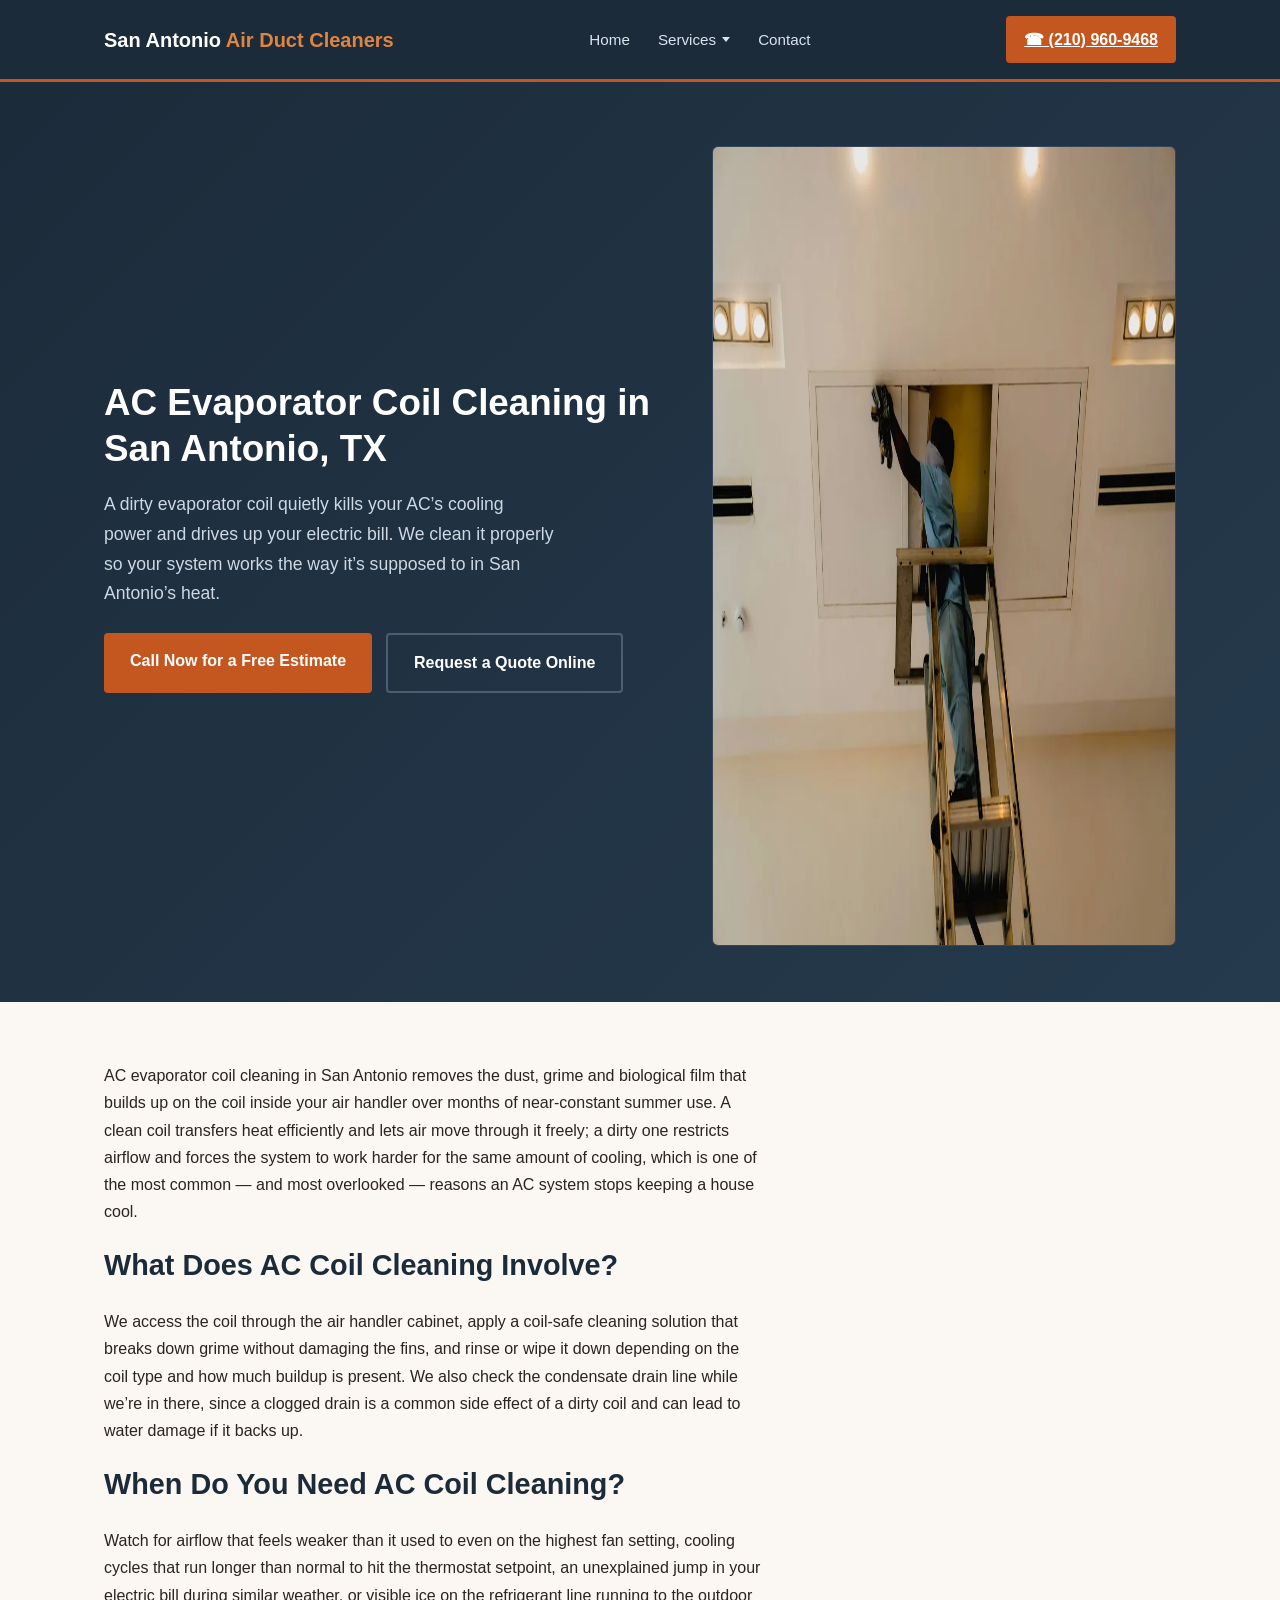
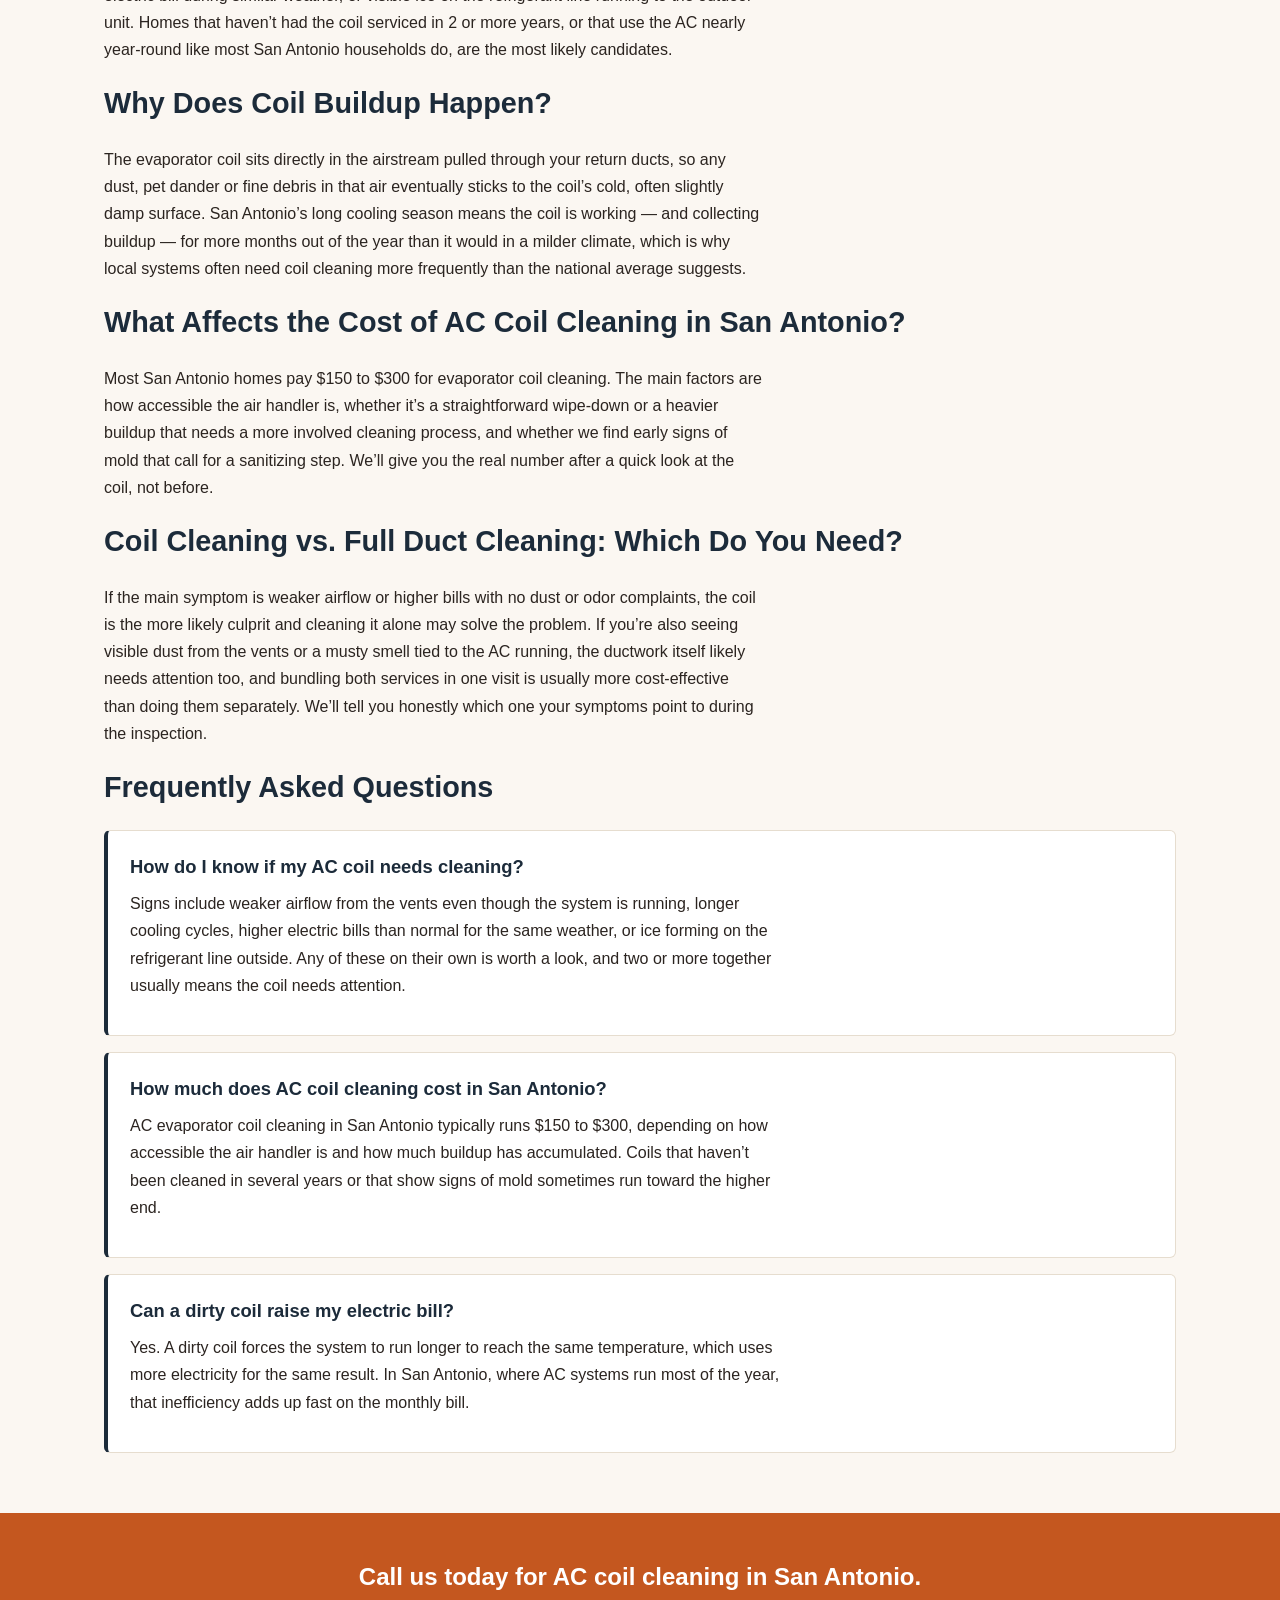
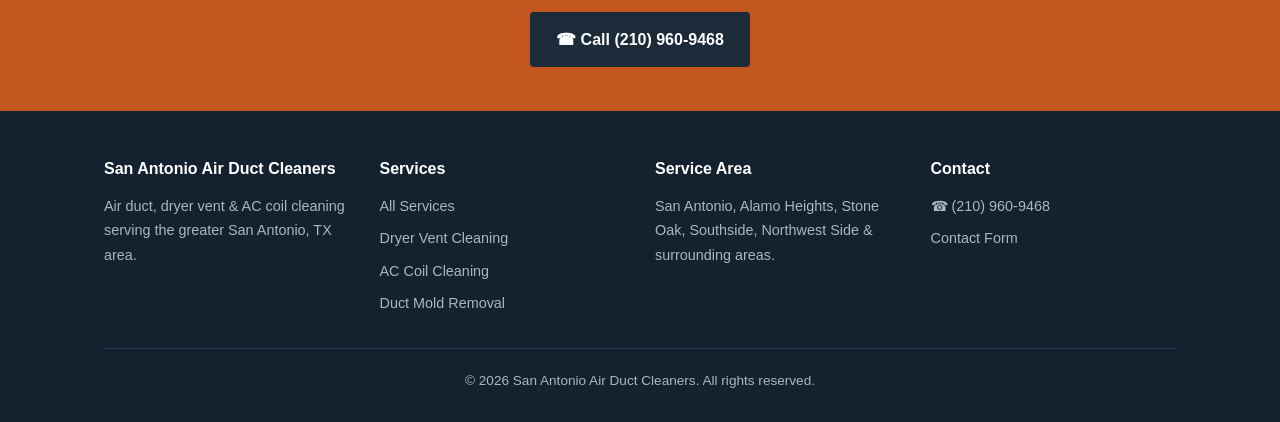
==== ac-coil-cleaning-san-antonio.html @ c0a28473 "Initial site build" ====
<!DOCTYPE html>
<html lang="en">
<head>
<meta charset="UTF-8">
<meta name="viewport" content="width=device-width, initial-scale=1.0">
<title>AC Coil Cleaning San Antonio, TX | Air Duct Cleaners</title>
<meta name="description" content="AC evaporator coil cleaning in San Antonio, TX restores airflow and cooling power. Call (210) 960-9468 for a free estimate.">
<link rel="canonical" href="https://sanantonioairductcleaners.com/ac-coil-cleaning-san-antonio.html">
<link rel="stylesheet" href="styles.css">
<script type="application/ld+json">
{
  "@context": "https://schema.org",
  "@type": "LocalBusiness",
  "name": "San Antonio Air Duct Cleaners",
  "telephone": "+12109609468",
  "address": {
    "@type": "PostalAddress",
    "addressLocality": "San Antonio",
    "addressRegion": "TX",
    "addressCountry": "US"
  },
  "areaServed": "San Antonio, TX",
  "description": "AC evaporator coil cleaning in San Antonio, TX",
  "openingHours": "Mo-Fr 08:00-18:00"
}
</script>
<script type="application/ld+json">
{
  "@context": "https://schema.org",
  "@type": "FAQPage",
  "mainEntity": [
    {
      "@type": "Question",
      "name": "How do I know if my AC coil needs cleaning?",
      "acceptedAnswer": { "@type": "Answer", "text": "Signs include weaker airflow from the vents even though the system is running, longer cooling cycles, higher electric bills than normal for the same weather, or ice forming on the refrigerant line outside. Any of these on their own is worth a look, and two or more together usually means the coil needs attention." }
    },
    {
      "@type": "Question",
      "name": "How much does AC coil cleaning cost in San Antonio?",
      "acceptedAnswer": { "@type": "Answer", "text": "AC evaporator coil cleaning in San Antonio typically runs $150 to $300, depending on how accessible the air handler is and how much buildup has accumulated. Coils that haven&rsquo;t been cleaned in several years or that show signs of mold sometimes run toward the higher end." }
    },
    {
      "@type": "Question",
      "name": "Can a dirty coil raise my electric bill?",
      "acceptedAnswer": { "@type": "Answer", "text": "Yes. A dirty coil forces the system to run longer to reach the same temperature, which uses more electricity for the same result. In San Antonio, where AC systems run most of the year, that inefficiency adds up fast on the monthly bill." }
    }
  ]
}
</script>
</head>
<body>

<header class="site-header">
  <div class="nav-row">
    <a href="/" class="brand">San Antonio <span>Air Duct Cleaners</span></a>
    <ul class="nav-links">
      <li><a href="/">Home</a></li>
      <li class="has-dropdown">
        <a href="services.html">Services</a>
        <div class="dropdown-menu">
          <ul class="dropdown-menu-list">
            <li><a href="dryer-vent-cleaning-san-antonio.html">Dryer Vent Cleaning</a></li>
            <li><a href="ac-coil-cleaning-san-antonio.html">AC Evaporator Coil Cleaning</a></li>
            <li><a href="duct-mold-removal-san-antonio.html">Duct Mold Removal &amp; Sanitizing</a></li>
          </ul>
        </div>
      </li>
      <li><a href="contact.html">Contact</a></li>
    </ul>
    <a href="tel:+12109609468" class="nav-phone">&#9742; (210) 960-9468</a>
  </div>
</header>

<section class="hero">
  <div class="wrap hero-grid">
    <div>
      <h1>AC Evaporator Coil Cleaning in San Antonio, TX</h1>
      <p class="lead">A dirty evaporator coil quietly kills your AC&rsquo;s cooling power and drives up your electric bill. We clean it properly so your system works the way it&rsquo;s supposed to in San Antonio&rsquo;s heat.</p>
      <div class="hero-cta-row">
        <a href="tel:+12109609468" class="btn btn-primary">Call Now for a Free Estimate</a>
        <a href="contact.html" class="btn btn-secondary">Request a Quote Online</a>
      </div>
    </div>
    <div class="hero-image">
      <img src="images/duct-inspection-technician-san-antonio.webp" alt="AC coil cleaning in San Antonio" width="1200" height="800">
    </div>
  </div>
</section>

<section class="page-section">
  <div class="wrap">
    <p>AC evaporator coil cleaning in San Antonio removes the dust, grime and biological film that builds up on the coil inside your air handler over months of near-constant summer use. A clean coil transfers heat efficiently and lets air move through it freely; a dirty one restricts airflow and forces the system to work harder for the same amount of cooling, which is one of the most common &mdash; and most overlooked &mdash; reasons an AC system stops keeping a house cool.</p>

    <h2>What Does AC Coil Cleaning Involve?</h2>
    <p>We access the coil through the air handler cabinet, apply a coil-safe cleaning solution that breaks down grime without damaging the fins, and rinse or wipe it down depending on the coil type and how much buildup is present. We also check the condensate drain line while we&rsquo;re in there, since a clogged drain is a common side effect of a dirty coil and can lead to water damage if it backs up.</p>

    <h2>When Do You Need AC Coil Cleaning?</h2>
    <p>Watch for airflow that feels weaker than it used to even on the highest fan setting, cooling cycles that run longer than normal to hit the thermostat setpoint, an unexplained jump in your electric bill during similar weather, or visible ice on the refrigerant line running to the outdoor unit. Homes that haven&rsquo;t had the coil serviced in 2 or more years, or that use the AC nearly year-round like most San Antonio households do, are the most likely candidates.</p>

    <h2>Why Does Coil Buildup Happen?</h2>
    <p>The evaporator coil sits directly in the airstream pulled through your return ducts, so any dust, pet dander or fine debris in that air eventually sticks to the coil&rsquo;s cold, often slightly damp surface. San Antonio&rsquo;s long cooling season means the coil is working &mdash; and collecting buildup &mdash; for more months out of the year than it would in a milder climate, which is why local systems often need coil cleaning more frequently than the national average suggests.</p>

    <h2>What Affects the Cost of AC Coil Cleaning in San Antonio?</h2>
    <p>Most San Antonio homes pay $150 to $300 for evaporator coil cleaning. The main factors are how accessible the air handler is, whether it&rsquo;s a straightforward wipe-down or a heavier buildup that needs a more involved cleaning process, and whether we find early signs of mold that call for a sanitizing step. We&rsquo;ll give you the real number after a quick look at the coil, not before.</p>

    <h2>Coil Cleaning vs. Full Duct Cleaning: Which Do You Need?</h2>
    <p>If the main symptom is weaker airflow or higher bills with no dust or odor complaints, the coil is the more likely culprit and cleaning it alone may solve the problem. If you&rsquo;re also seeing visible dust from the vents or a musty smell tied to the AC running, the ductwork itself likely needs attention too, and bundling both services in one visit is usually more cost-effective than doing them separately. We&rsquo;ll tell you honestly which one your symptoms point to during the inspection.</p>

    <h2>Frequently Asked Questions</h2>
    <div class="faq-grid">
      <div class="faq-card">
        <h3>How do I know if my AC coil needs cleaning?</h3>
        <p>Signs include weaker airflow from the vents even though the system is running, longer cooling cycles, higher electric bills than normal for the same weather, or ice forming on the refrigerant line outside. Any of these on their own is worth a look, and two or more together usually means the coil needs attention.</p>
      </div>
      <div class="faq-card">
        <h3>How much does AC coil cleaning cost in San Antonio?</h3>
        <p>AC evaporator coil cleaning in San Antonio typically runs $150 to $300, depending on how accessible the air handler is and how much buildup has accumulated. Coils that haven&rsquo;t been cleaned in several years or that show signs of mold sometimes run toward the higher end.</p>
      </div>
      <div class="faq-card">
        <h3>Can a dirty coil raise my electric bill?</h3>
        <p>Yes. A dirty coil forces the system to run longer to reach the same temperature, which uses more electricity for the same result. In San Antonio, where AC systems run most of the year, that inefficiency adds up fast on the monthly bill.</p>
      </div>
    </div>
  </div>
</section>

<section class="cta-band">
  <div class="wrap">
    <h2>Call us today for AC coil cleaning in San Antonio.</h2>
    <a href="tel:+12109609468" class="btn btn-primary">&#9742; Call (210) 960-9468</a>
  </div>
</section>

<footer class="site-footer">
  <div class="wrap">
    <div class="footer-grid">
      <div>
        <h4>San Antonio Air Duct Cleaners</h4>
        <p>Air duct, dryer vent &amp; AC coil cleaning serving the greater San Antonio, TX area.</p>
      </div>
      <div>
        <h4>Services</h4>
        <a href="services.html">All Services</a>
        <a href="dryer-vent-cleaning-san-antonio.html">Dryer Vent Cleaning</a>
        <a href="ac-coil-cleaning-san-antonio.html">AC Coil Cleaning</a>
        <a href="duct-mold-removal-san-antonio.html">Duct Mold Removal</a>
      </div>
      <div>
        <h4>Service Area</h4>
        <p>San Antonio, Alamo Heights, Stone Oak, Southside, Northwest Side &amp; surrounding areas.</p>
      </div>
      <div>
        <h4>Contact</h4>
        <a href="tel:+12109609468">&#9742; (210) 960-9468</a>
        <a href="contact.html">Contact Form</a>
      </div>
    </div>
    <div class="footer-bottom">
      &copy; 2026 San Antonio Air Duct Cleaners. All rights reserved.
    </div>
  </div>
</footer>

</body>
</html>
---- styles.css ----
/* San Antonio Air Duct Cleaners — site styles */

* {
  box-sizing: border-box;
  margin: 0;
  padding: 0;
}

html {
  scroll-behavior: smooth;
}

body {
  font-family: "Segoe UI", -apple-system, BlinkMacSystemFont, Roboto, Helvetica, Arial, sans-serif;
  color: #2b2420;
  line-height: 1.7;
  background: #fbf7f2;
}

img {
  max-width: 100%;
  display: block;
}

a {
  color: #b4491f;
}

.wrap {
  max-width: 1120px;
  margin: 0 auto;
  padding: 0 24px;
}

/* ---------- Header / Nav ---------- */

.site-header {
  position: sticky;
  top: 0;
  z-index: 500;
  background: #1c2b3a;
  border-bottom: 3px solid #c4571f;
}

.nav-row {
  display: flex;
  align-items: center;
  justify-content: space-between;
  padding: 16px 24px;
  max-width: 1120px;
  margin: 0 auto;
  gap: 20px;
}

.brand {
  color: #ffffff;
  font-size: 1.25rem;
  font-weight: 700;
  text-decoration: none;
  white-space: nowrap;
}

.brand span {
  color: #e08540;
}

.nav-links {
  list-style: none;
  display: flex;
  align-items: center;
  gap: 28px;
  flex-wrap: wrap;
}

.nav-links li { position: relative; }

.nav-links a {
  color: #dbe3ec;
  text-decoration: none;
  font-weight: 500;
  font-size: 0.95rem;
}

.nav-links a:hover { color: #ffffff; }

.has-dropdown > a {
  display: inline-flex;
  align-items: center;
  gap: 6px;
}

.has-dropdown > a::after {
  content: "";
  width: 0;
  height: 0;
  border-left: 4px solid transparent;
  border-right: 4px solid transparent;
  border-top: 5px solid currentColor;
}

/* Transparent hit-area bridge: keeps :hover alive while the pointer moves
   from the nav link down into the menu, instead of dropping through a gap. */
.dropdown-menu {
  display: none;
  position: absolute;
  top: 100%;
  left: -20px;
  padding-top: 14px;
  min-width: 280px;
  z-index: 600;
}

.has-dropdown:hover .dropdown-menu,
.has-dropdown:focus-within .dropdown-menu {
  display: block;
}

.dropdown-menu-list {
  list-style: none;
  background: #1c2b3a;
  border: 1px solid #33465a;
  border-top: 3px solid #c4571f;
  padding: 8px 0;
}

.dropdown-menu-list li + li { border-top: 1px solid #33465a; }

.dropdown-menu-list a {
  display: block;
  padding: 11px 20px;
  color: #dbe3ec;
  font-size: 0.9rem;
  font-weight: 500;
  white-space: nowrap;
}

.dropdown-menu-list a:hover {
  background: #26384a;
  color: #ffffff;
}

.nav-phone {
  background: #c4571f;
  color: #ffffff !important;
  padding: 10px 18px;
  border-radius: 4px;
  font-weight: 700;
  white-space: nowrap;
}

.nav-phone:hover { background: #a8481a; }

.nav-toggle { display: none; }

/* ---------- Hero ---------- */

.hero {
  background: linear-gradient(135deg, #1c2b3a 0%, #253a4d 100%);
  color: #ffffff;
  padding: 64px 0 56px;
}

.hero-grid {
  display: grid;
  grid-template-columns: 1.1fr 0.9fr;
  gap: 40px;
  align-items: center;
}

.hero h1 {
  font-size: 2.3rem;
  line-height: 1.25;
  margin-bottom: 18px;
}

.hero p.lead {
  font-size: 1.1rem;
  color: #cdd8e3;
  margin-bottom: 24px;
  max-width: 46ch;
}

.hero-cta-row {
  display: flex;
  gap: 14px;
  flex-wrap: wrap;
  margin-bottom: 20px;
}

.btn {
  display: inline-block;
  padding: 14px 26px;
  border-radius: 4px;
  font-weight: 700;
  text-decoration: none;
  font-size: 1rem;
}

.btn-primary {
  background: #c4571f;
  color: #ffffff;
}

.btn-primary:hover { background: #a8481a; }

.btn-secondary {
  background: transparent;
  color: #ffffff;
  border: 2px solid #4a5f74;
}

.btn-secondary:hover { border-color: #ffffff; }

.hero-trust {
  display: flex;
  gap: 22px;
  flex-wrap: wrap;
  font-size: 0.88rem;
  color: #aebfcf;
}

.hero-image img {
  border-radius: 6px;
  border: 1px solid #33465a;
}

/* ---------- Sections ---------- */

.page-section {
  padding: 60px 0;
}

.page-section.alt {
  background: #f1e9dd;
}

.page-section h2 {
  font-size: 1.8rem;
  margin-bottom: 18px;
  color: #1c2b3a;
}

.page-section h3 {
  font-size: 1.15rem;
  margin-bottom: 10px;
  color: #1c2b3a;
}

.page-section p {
  margin-bottom: 16px;
  max-width: 74ch;
}

.two-col {
  display: grid;
  grid-template-columns: 1fr 1fr;
  gap: 40px;
  align-items: start;
}

.two-col img {
  border-radius: 6px;
}

.trigger-list, .qualify-list {
  list-style: none;
  display: grid;
  gap: 14px;
  margin-top: 8px;
}

.trigger-list li, .qualify-list li {
  background: #ffffff;
  border-left: 4px solid #c4571f;
  padding: 14px 18px;
  border-radius: 4px;
}

.step-grid {
  display: grid;
  grid-template-columns: repeat(auto-fit, minmax(220px, 1fr));
  gap: 20px;
  margin-top: 10px;
}

.step-card {
  background: #ffffff;
  padding: 22px;
  border-radius: 6px;
  border: 1px solid #e6ddcf;
}

.step-card .step-num {
  display: inline-block;
  background: #1c2b3a;
  color: #ffffff;
  width: 30px;
  height: 30px;
  border-radius: 50%;
  text-align: center;
  line-height: 30px;
  font-weight: 700;
  margin-bottom: 10px;
}

.diff-grid {
  display: grid;
  grid-template-columns: repeat(auto-fit, minmax(240px, 1fr));
  gap: 20px;
  margin-top: 10px;
}

.diff-card {
  background: #ffffff;
  padding: 22px;
  border-radius: 6px;
  border-top: 3px solid #c4571f;
}

.price-table {
  width: 100%;
  border-collapse: collapse;
  margin-top: 14px;
  background: #ffffff;
}

.price-table th, .price-table td {
  text-align: left;
  padding: 12px 16px;
  border-bottom: 1px solid #e6ddcf;
}

.price-table th {
  background: #1c2b3a;
  color: #ffffff;
}

/* ---------- FAQ ---------- */

.faq-grid {
  display: grid;
  gap: 16px;
  margin-top: 10px;
}

.faq-card {
  background: #ffffff;
  border: 1px solid #e6ddcf;
  border-left: 4px solid #1c2b3a;
  padding: 20px 22px;
  border-radius: 6px;
}

.faq-card h3 {
  margin-bottom: 8px;
}

/* ---------- Service overview cards (services.html) ---------- */

.service-card {
  background: #ffffff;
  border: 1px solid #e6ddcf;
  border-radius: 6px;
  padding: 26px;
  margin-bottom: 22px;
}

.service-card h2 {
  margin-bottom: 10px;
}

.service-card .price-range {
  display: inline-block;
  background: #f1e9dd;
  color: #1c2b3a;
  font-weight: 700;
  padding: 6px 12px;
  border-radius: 4px;
  font-size: 0.9rem;
  margin-bottom: 12px;
}

/* ---------- Contact ---------- */

.contact-grid {
  display: grid;
  grid-template-columns: 1fr 1fr;
  gap: 40px;
}

.contact-info-card {
  background: #ffffff;
  padding: 26px;
  border-radius: 6px;
  border: 1px solid #e6ddcf;
  margin-bottom: 20px;
}

form.lead-form {
  background: #ffffff;
  padding: 28px;
  border-radius: 6px;
  border: 1px solid #e6ddcf;
  display: grid;
  gap: 16px;
}

.lead-form label {
  font-weight: 600;
  font-size: 0.9rem;
  display: block;
  margin-bottom: 6px;
}

.lead-form input,
.lead-form textarea {
  width: 100%;
  padding: 12px 14px;
  border: 1px solid #d8cdb9;
  border-radius: 4px;
  font-size: 1rem;
  font-family: inherit;
}

.lead-form textarea { min-height: 120px; }

/* ---------- CTA band ---------- */

.cta-band {
  background: #c4571f;
  color: #ffffff;
  padding: 44px 0;
  text-align: center;
}

.cta-band h2 {
  color: #ffffff;
  margin-bottom: 14px;
}

.cta-band .btn-primary {
  background: #1c2b3a;
}

.cta-band .btn-primary:hover { background: #13202c; }

/* ---------- Footer ---------- */

.site-footer {
  background: #14212e;
  color: #a9b7c4;
  padding: 44px 0 30px;
  font-size: 0.9rem;
}

.footer-grid {
  display: grid;
  grid-template-columns: repeat(auto-fit, minmax(200px, 1fr));
  gap: 30px;
  margin-bottom: 24px;
}

.footer-grid h4 {
  color: #ffffff;
  margin-bottom: 12px;
  font-size: 1rem;
}

.footer-grid a {
  color: #a9b7c4;
  text-decoration: none;
  display: block;
  margin-bottom: 8px;
}

.footer-grid a:hover { color: #ffffff; }

.footer-bottom {
  border-top: 1px solid #26384a;
  padding-top: 20px;
  text-align: center;
  font-size: 0.85rem;
}

/* ---------- Mobile ---------- */

@media (max-width: 860px) {
  .hero-grid, .two-col, .contact-grid {
    grid-template-columns: 1fr;
  }

  .nav-row {
    flex-wrap: wrap;
  }

  .nav-links {
    gap: 16px;
    order: 3;
    width: 100%;
    justify-content: flex-start;
  }

  .dropdown-menu {
    left: 0;
  }

  .hero h1 { font-size: 1.7rem; }
}
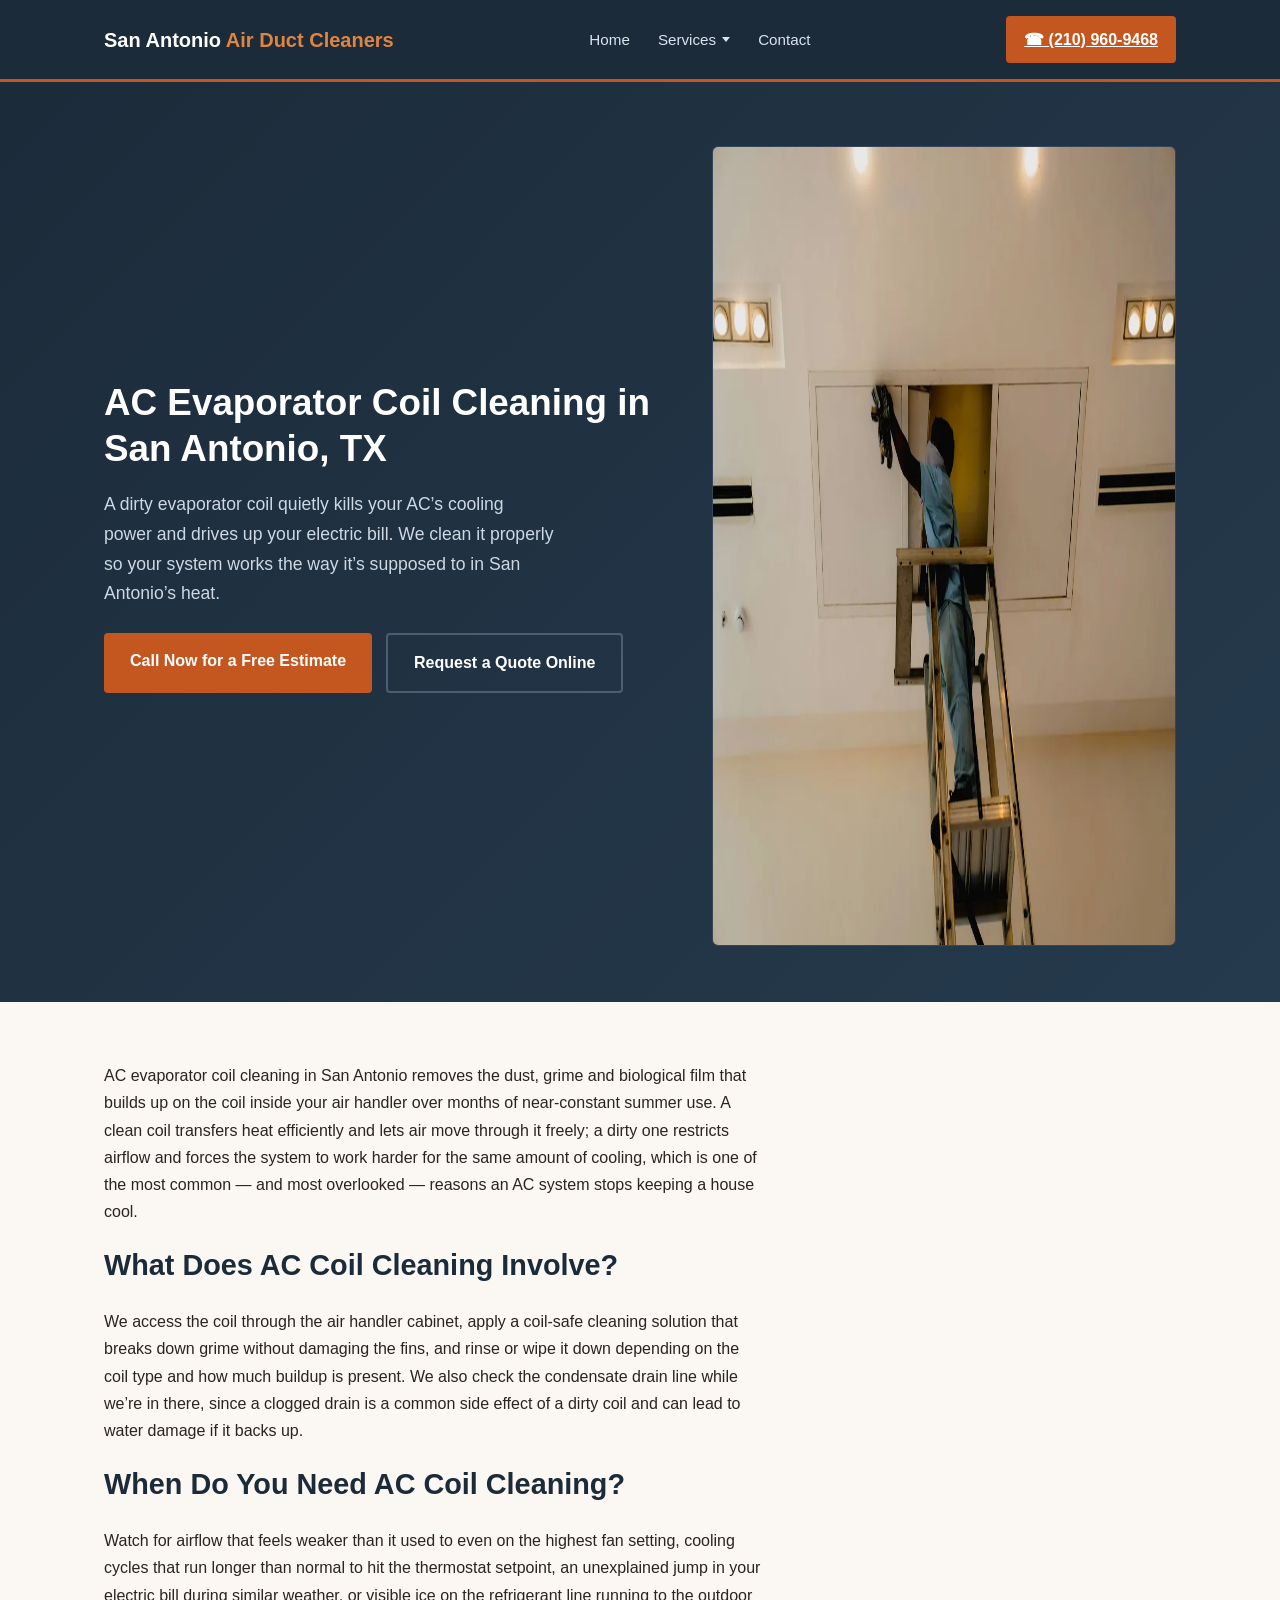
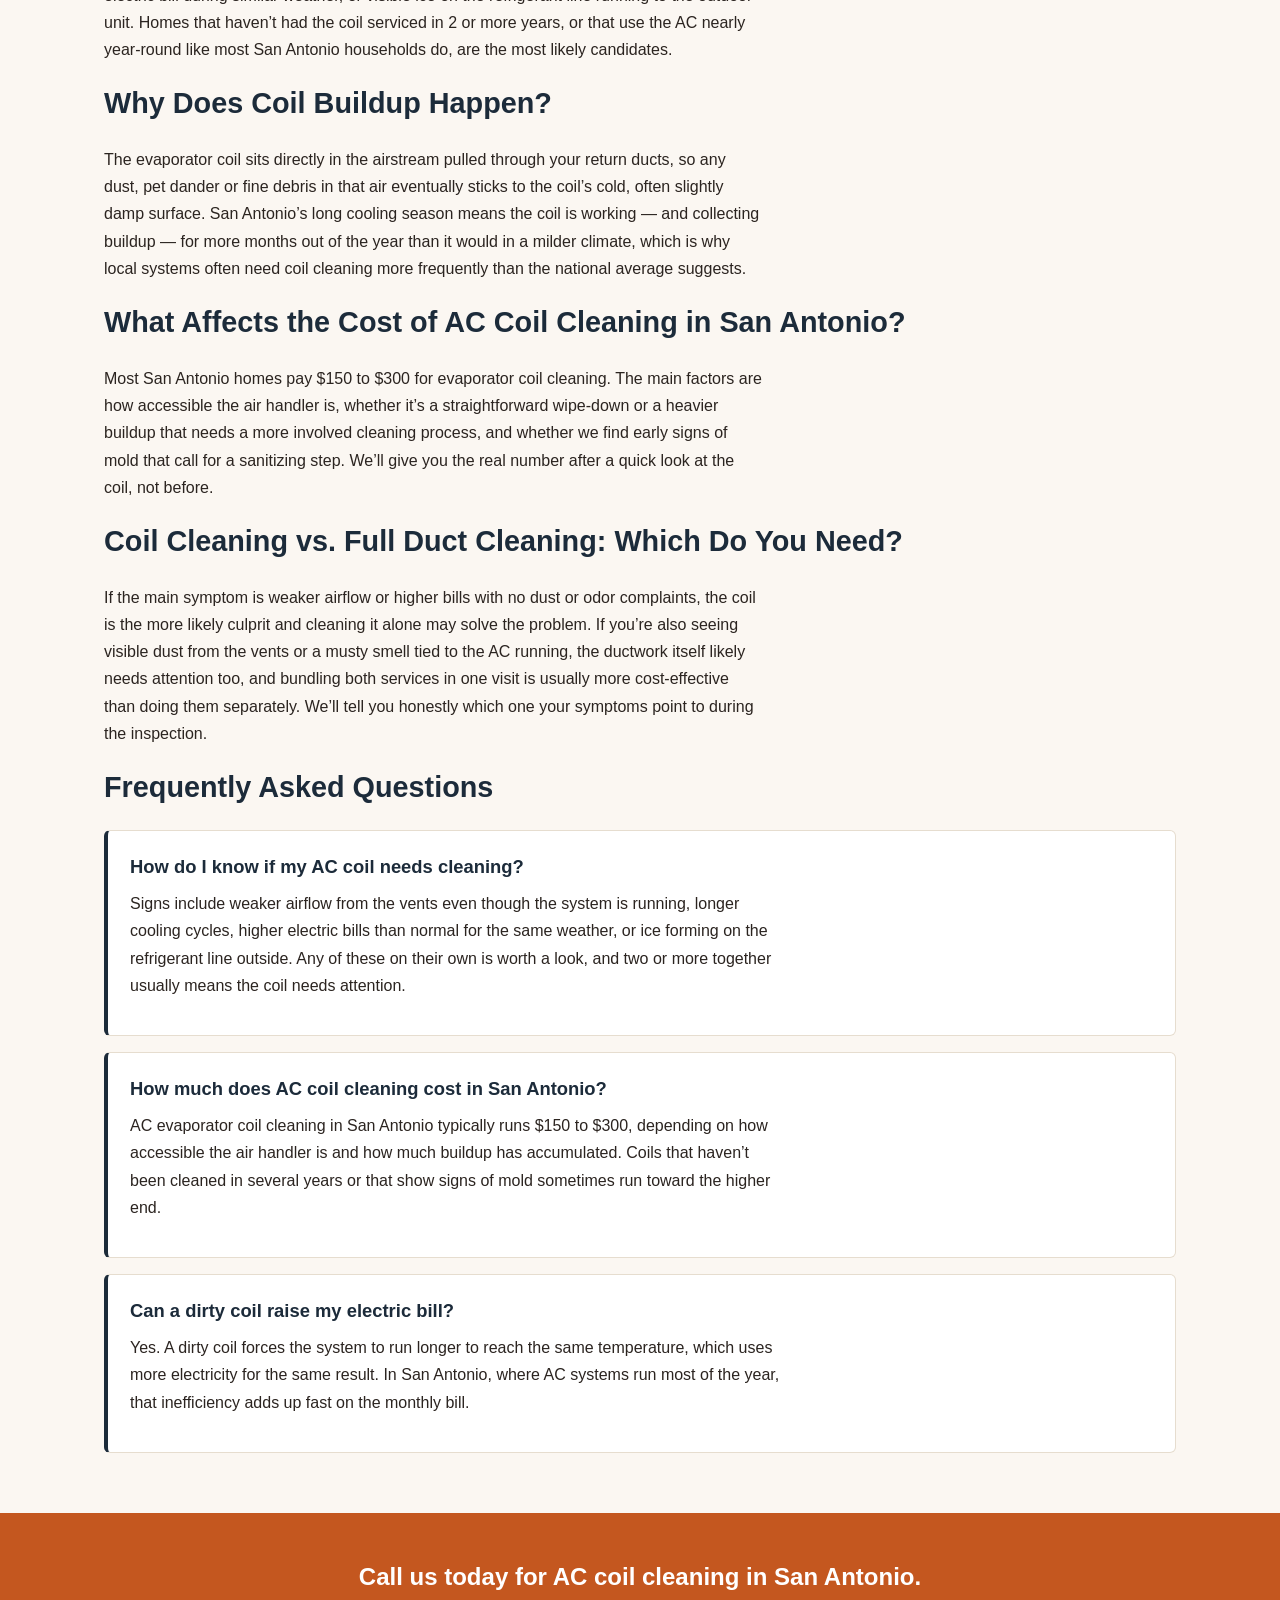
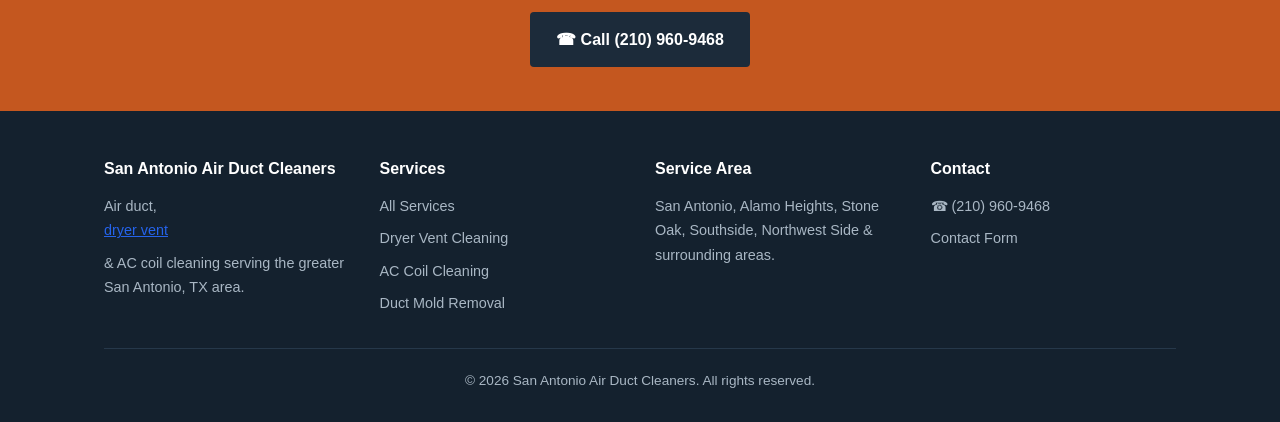
==== commit d02a907a: "Add contextual internal links with descriptive anchor text (A3)" ====
--- a/ac-coil-cleaning-san-antonio.html
+++ b/ac-coil-cleaning-san-antonio.html
@@ -1,12 +1,13 @@
 <!DOCTYPE html>
+
 <html lang="en">
 <head>
-<meta charset="UTF-8">
-<meta name="viewport" content="width=device-width, initial-scale=1.0">
+<meta charset="utf-8"/>
+<meta content="width=device-width, initial-scale=1.0" name="viewport"/>
 <title>AC Coil Cleaning San Antonio, TX | Air Duct Cleaners</title>
-<meta name="description" content="AC evaporator coil cleaning in San Antonio, TX restores airflow and cooling power. Call (210) 960-9468 for a free estimate.">
-<link rel="canonical" href="https://sanantonioairductcleaners.com/ac-coil-cleaning-san-antonio.html">
-<link rel="stylesheet" href="styles.css">
+<meta content="AC evaporator coil cleaning in San Antonio, TX restores airflow and cooling power. Call (210) 960-9468 for a free estimate." name="description"/>
+<link href="https://sanantonioairductcleaners.com/ac-coil-cleaning-san-antonio.html" rel="canonical"/>
+<link href="styles.css" rel="stylesheet"/>
 <script type="application/ld+json">
 {
   "@context": "https://schema.org",
@@ -49,117 +50,105 @@
 </script>
 </head>
 <body>
-
 <header class="site-header">
-  <div class="nav-row">
-    <a href="/" class="brand">San Antonio <span>Air Duct Cleaners</span></a>
-    <ul class="nav-links">
-      <li><a href="/">Home</a></li>
-      <li class="has-dropdown">
-        <a href="services.html">Services</a>
-        <div class="dropdown-menu">
-          <ul class="dropdown-menu-list">
-            <li><a href="dryer-vent-cleaning-san-antonio.html">Dryer Vent Cleaning</a></li>
-            <li><a href="ac-coil-cleaning-san-antonio.html">AC Evaporator Coil Cleaning</a></li>
-            <li><a href="duct-mold-removal-san-antonio.html">Duct Mold Removal &amp; Sanitizing</a></li>
-          </ul>
-        </div>
-      </li>
-      <li><a href="contact.html">Contact</a></li>
-    </ul>
-    <a href="tel:+12109609468" class="nav-phone">&#9742; (210) 960-9468</a>
-  </div>
+<div class="nav-row">
+<a class="brand" href="/">San Antonio <span>Air Duct Cleaners</span></a>
+<ul class="nav-links">
+<li><a href="/">Home</a></li>
+<li class="has-dropdown">
+<a href="services.html">Services</a>
+<div class="dropdown-menu">
+<ul class="dropdown-menu-list">
+<li><a href="dryer-vent-cleaning-san-antonio.html">Dryer Vent Cleaning</a></li>
+<li><a href="ac-coil-cleaning-san-antonio.html">AC Evaporator Coil Cleaning</a></li>
+<li><a href="duct-mold-removal-san-antonio.html">Duct Mold Removal &amp; Sanitizing</a></li>
+</ul>
+</div>
+</li>
+<li><a href="contact.html">Contact</a></li>
+</ul>
+<a class="nav-phone" href="tel:+12109609468">☎ (210) 960-9468</a>
+</div>
 </header>
-
 <section class="hero">
-  <div class="wrap hero-grid">
-    <div>
-      <h1>AC Evaporator Coil Cleaning in San Antonio, TX</h1>
-      <p class="lead">A dirty evaporator coil quietly kills your AC&rsquo;s cooling power and drives up your electric bill. We clean it properly so your system works the way it&rsquo;s supposed to in San Antonio&rsquo;s heat.</p>
-      <div class="hero-cta-row">
-        <a href="tel:+12109609468" class="btn btn-primary">Call Now for a Free Estimate</a>
-        <a href="contact.html" class="btn btn-secondary">Request a Quote Online</a>
-      </div>
+<div class="wrap hero-grid">
+<div>
+<h1>AC Evaporator Coil Cleaning in San Antonio, TX</h1>
+<p class="lead">A dirty evaporator coil quietly kills your AC’s cooling power and drives up your electric bill. We clean it properly so your system works the way it’s supposed to in San Antonio’s heat.</p>
+<div class="hero-cta-row">
+<a class="btn btn-primary" href="tel:+12109609468">Call Now for a Free Estimate</a>
+<a class="btn btn-secondary" href="contact.html">Request a Quote Online</a>
+</div>
+</div>
+<div class="hero-image">
+<img alt="AC coil cleaning in San Antonio" height="800" src="images/duct-inspection-technician-san-antonio.webp" width="1200"/>
+</div>
+</div>
+</section>
+<section class="page-section">
+<div class="wrap">
+<p>AC evaporator coil cleaning in San Antonio removes the dust, grime and biological film that builds up on the coil inside your air handler over months of near-constant summer use. A clean coil transfers heat efficiently and lets air move through it freely; a dirty one restricts airflow and forces the system to work harder for the same amount of cooling, which is one of the most common — and most overlooked — reasons an AC system stops keeping a house cool.</p>
+<h2>What Does AC Coil Cleaning Involve?</h2>
+<p>We access the coil through the air handler cabinet, apply a coil-safe cleaning solution that breaks down grime without damaging the fins, and rinse or wipe it down depending on the coil type and how much buildup is present. We also check the condensate drain line while we’re in there, since a clogged drain is a common side effect of a dirty coil and can lead to water damage if it backs up.</p>
+<h2>When Do You Need AC Coil Cleaning?</h2>
+<p>Watch for airflow that feels weaker than it used to even on the highest fan setting, cooling cycles that run longer than normal to hit the thermostat setpoint, an unexplained jump in your electric bill during similar weather, or visible ice on the refrigerant line running to the outdoor unit. Homes that haven’t had the coil serviced in 2 or more years, or that use the AC nearly year-round like most San Antonio households do, are the most likely candidates.</p>
+<h2>Why Does Coil Buildup Happen?</h2>
+<p>The evaporator coil sits directly in the airstream pulled through your return ducts, so any dust, pet dander or fine debris in that air eventually sticks to the coil’s cold, often slightly damp surface. San Antonio’s long cooling season means the coil is working — and collecting buildup — for more months out of the year than it would in a milder climate, which is why local systems often need coil cleaning more frequently than the national average suggests.</p>
+<h2>What Affects the Cost of AC Coil Cleaning in San Antonio?</h2>
+<p>Most San Antonio homes pay $150 to $300 for evaporator coil cleaning. The main factors are how accessible the air handler is, whether it’s a straightforward wipe-down or a heavier buildup that needs a more involved cleaning process, and whether we find early signs of mold that call for a sanitizing step. We’ll give you the real number after a quick look at the coil, not before.</p>
+<h2>Coil Cleaning vs. Full Duct Cleaning: Which Do You Need?</h2>
+<p>If the main symptom is weaker airflow or higher bills with no dust or odor complaints, the coil is the more likely culprit and cleaning it alone may solve the problem. If you’re also seeing visible dust from the vents or a musty smell tied to the AC running, the ductwork itself likely needs attention too, and bundling both services in one visit is usually more cost-effective than doing them separately. We’ll tell you honestly which one your symptoms point to during the inspection.</p>
+<h2>Frequently Asked Questions</h2>
+<div class="faq-grid">
+<div class="faq-card">
+<h3>How do I know if my AC coil needs cleaning?</h3>
+<p>Signs include weaker airflow from the vents even though the system is running, longer cooling cycles, higher electric bills than normal for the same weather, or ice forming on the refrigerant line outside. Any of these on their own is worth a look, and two or more together usually means the coil needs attention.</p>
+</div>
+<div class="faq-card">
+<h3>How much does AC coil cleaning cost in San Antonio?</h3>
+<p>AC evaporator coil cleaning in San Antonio typically runs $150 to $300, depending on how accessible the air handler is and how much buildup has accumulated. Coils that haven’t been cleaned in several years or that show signs of mold sometimes run toward the higher end.</p>
+</div>
+<div class="faq-card">
+<h3>Can a dirty coil raise my electric bill?</h3>
+<p>Yes. A dirty coil forces the system to run longer to reach the same temperature, which uses more electricity for the same result. In San Antonio, where AC systems run most of the year, that inefficiency adds up fast on the monthly bill.</p>
+</div>
+</div>
+</div>
+</section>
+<section class="cta-band">
+<div class="wrap">
+<h2>Call us today for AC coil cleaning in San Antonio.</h2>
+<a class="btn btn-primary" href="tel:+12109609468">☎ Call (210) 960-9468</a>
+</div>
+</section>
+<footer class="site-footer">
+<div class="wrap">
+<div class="footer-grid">
+<div>
+<h4>San Antonio Air Duct Cleaners</h4>
+<p>Air duct, <a href="dryer-vent-cleaning-san-antonio.html" style="color: #2563eb; text-decoration: underline;">dryer vent</a> &amp; AC coil cleaning serving the greater San Antonio, TX area.</p>
+</div>
+<div>
+<h4>Services</h4>
+<a href="services.html">All Services</a>
+<a href="dryer-vent-cleaning-san-antonio.html">Dryer Vent Cleaning</a>
+<a href="ac-coil-cleaning-san-antonio.html">AC Coil Cleaning</a>
+<a href="duct-mold-removal-san-antonio.html">Duct Mold Removal</a>
+</div>
+<div>
+<h4>Service Area</h4>
+<p>San Antonio, Alamo Heights, Stone Oak, Southside, Northwest Side &amp; surrounding areas.</p>
+</div>
+<div>
+<h4>Contact</h4>
+<a href="tel:+12109609468">☎ (210) 960-9468</a>
+<a href="contact.html">Contact Form</a>
+</div>
+</div>
+<div class="footer-bottom">
+      © 2026 San Antonio Air Duct Cleaners. All rights reserved.
     </div>
-    <div class="hero-image">
-      <img src="images/duct-inspection-technician-san-antonio.webp" alt="AC coil cleaning in San Antonio" width="1200" height="800">
-    </div>
-  </div>
-</section>
-
-<section class="page-section">
-  <div class="wrap">
-    <p>AC evaporator coil cleaning in San Antonio removes the dust, grime and biological film that builds up on the coil inside your air handler over months of near-constant summer use. A clean coil transfers heat efficiently and lets air move through it freely; a dirty one restricts airflow and forces the system to work harder for the same amount of cooling, which is one of the most common &mdash; and most overlooked &mdash; reasons an AC system stops keeping a house cool.</p>
-
-    <h2>What Does AC Coil Cleaning Involve?</h2>
-    <p>We access the coil through the air handler cabinet, apply a coil-safe cleaning solution that breaks down grime without damaging the fins, and rinse or wipe it down depending on the coil type and how much buildup is present. We also check the condensate drain line while we&rsquo;re in there, since a clogged drain is a common side effect of a dirty coil and can lead to water damage if it backs up.</p>
-
-    <h2>When Do You Need AC Coil Cleaning?</h2>
-    <p>Watch for airflow that feels weaker than it used to even on the highest fan setting, cooling cycles that run longer than normal to hit the thermostat setpoint, an unexplained jump in your electric bill during similar weather, or visible ice on the refrigerant line running to the outdoor unit. Homes that haven&rsquo;t had the coil serviced in 2 or more years, or that use the AC nearly year-round like most San Antonio households do, are the most likely candidates.</p>
-
-    <h2>Why Does Coil Buildup Happen?</h2>
-    <p>The evaporator coil sits directly in the airstream pulled through your return ducts, so any dust, pet dander or fine debris in that air eventually sticks to the coil&rsquo;s cold, often slightly damp surface. San Antonio&rsquo;s long cooling season means the coil is working &mdash; and collecting buildup &mdash; for more months out of the year than it would in a milder climate, which is why local systems often need coil cleaning more frequently than the national average suggests.</p>
-
-    <h2>What Affects the Cost of AC Coil Cleaning in San Antonio?</h2>
-    <p>Most San Antonio homes pay $150 to $300 for evaporator coil cleaning. The main factors are how accessible the air handler is, whether it&rsquo;s a straightforward wipe-down or a heavier buildup that needs a more involved cleaning process, and whether we find early signs of mold that call for a sanitizing step. We&rsquo;ll give you the real number after a quick look at the coil, not before.</p>
-
-    <h2>Coil Cleaning vs. Full Duct Cleaning: Which Do You Need?</h2>
-    <p>If the main symptom is weaker airflow or higher bills with no dust or odor complaints, the coil is the more likely culprit and cleaning it alone may solve the problem. If you&rsquo;re also seeing visible dust from the vents or a musty smell tied to the AC running, the ductwork itself likely needs attention too, and bundling both services in one visit is usually more cost-effective than doing them separately. We&rsquo;ll tell you honestly which one your symptoms point to during the inspection.</p>
-
-    <h2>Frequently Asked Questions</h2>
-    <div class="faq-grid">
-      <div class="faq-card">
-        <h3>How do I know if my AC coil needs cleaning?</h3>
-        <p>Signs include weaker airflow from the vents even though the system is running, longer cooling cycles, higher electric bills than normal for the same weather, or ice forming on the refrigerant line outside. Any of these on their own is worth a look, and two or more together usually means the coil needs attention.</p>
-      </div>
-      <div class="faq-card">
-        <h3>How much does AC coil cleaning cost in San Antonio?</h3>
-        <p>AC evaporator coil cleaning in San Antonio typically runs $150 to $300, depending on how accessible the air handler is and how much buildup has accumulated. Coils that haven&rsquo;t been cleaned in several years or that show signs of mold sometimes run toward the higher end.</p>
-      </div>
-      <div class="faq-card">
-        <h3>Can a dirty coil raise my electric bill?</h3>
-        <p>Yes. A dirty coil forces the system to run longer to reach the same temperature, which uses more electricity for the same result. In San Antonio, where AC systems run most of the year, that inefficiency adds up fast on the monthly bill.</p>
-      </div>
-    </div>
-  </div>
-</section>
-
-<section class="cta-band">
-  <div class="wrap">
-    <h2>Call us today for AC coil cleaning in San Antonio.</h2>
-    <a href="tel:+12109609468" class="btn btn-primary">&#9742; Call (210) 960-9468</a>
-  </div>
-</section>
-
-<footer class="site-footer">
-  <div class="wrap">
-    <div class="footer-grid">
-      <div>
-        <h4>San Antonio Air Duct Cleaners</h4>
-        <p>Air duct, dryer vent &amp; AC coil cleaning serving the greater San Antonio, TX area.</p>
-      </div>
-      <div>
-        <h4>Services</h4>
-        <a href="services.html">All Services</a>
-        <a href="dryer-vent-cleaning-san-antonio.html">Dryer Vent Cleaning</a>
-        <a href="ac-coil-cleaning-san-antonio.html">AC Coil Cleaning</a>
-        <a href="duct-mold-removal-san-antonio.html">Duct Mold Removal</a>
-      </div>
-      <div>
-        <h4>Service Area</h4>
-        <p>San Antonio, Alamo Heights, Stone Oak, Southside, Northwest Side &amp; surrounding areas.</p>
-      </div>
-      <div>
-        <h4>Contact</h4>
-        <a href="tel:+12109609468">&#9742; (210) 960-9468</a>
-        <a href="contact.html">Contact Form</a>
-      </div>
-    </div>
-    <div class="footer-bottom">
-      &copy; 2026 San Antonio Air Duct Cleaners. All rights reserved.
-    </div>
-  </div>
+</div>
 </footer>
-
 </body>
 </html>
